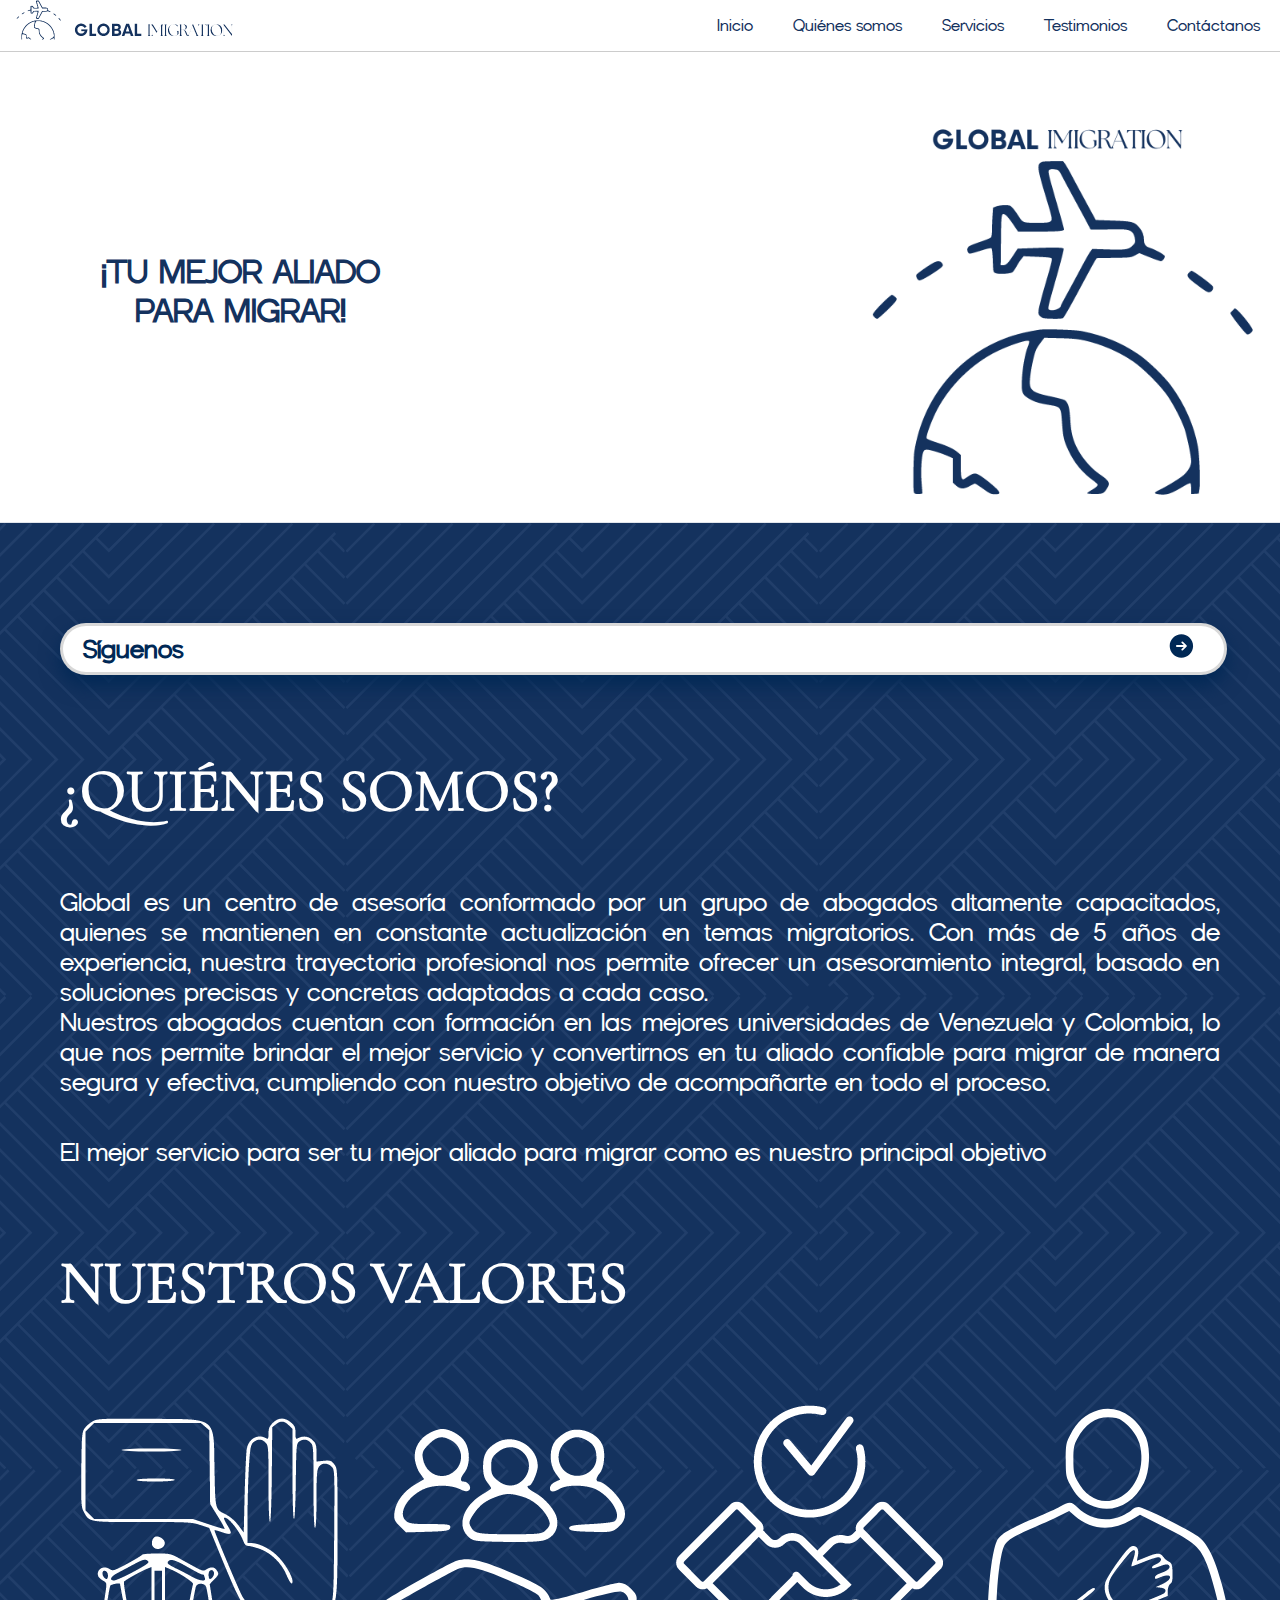
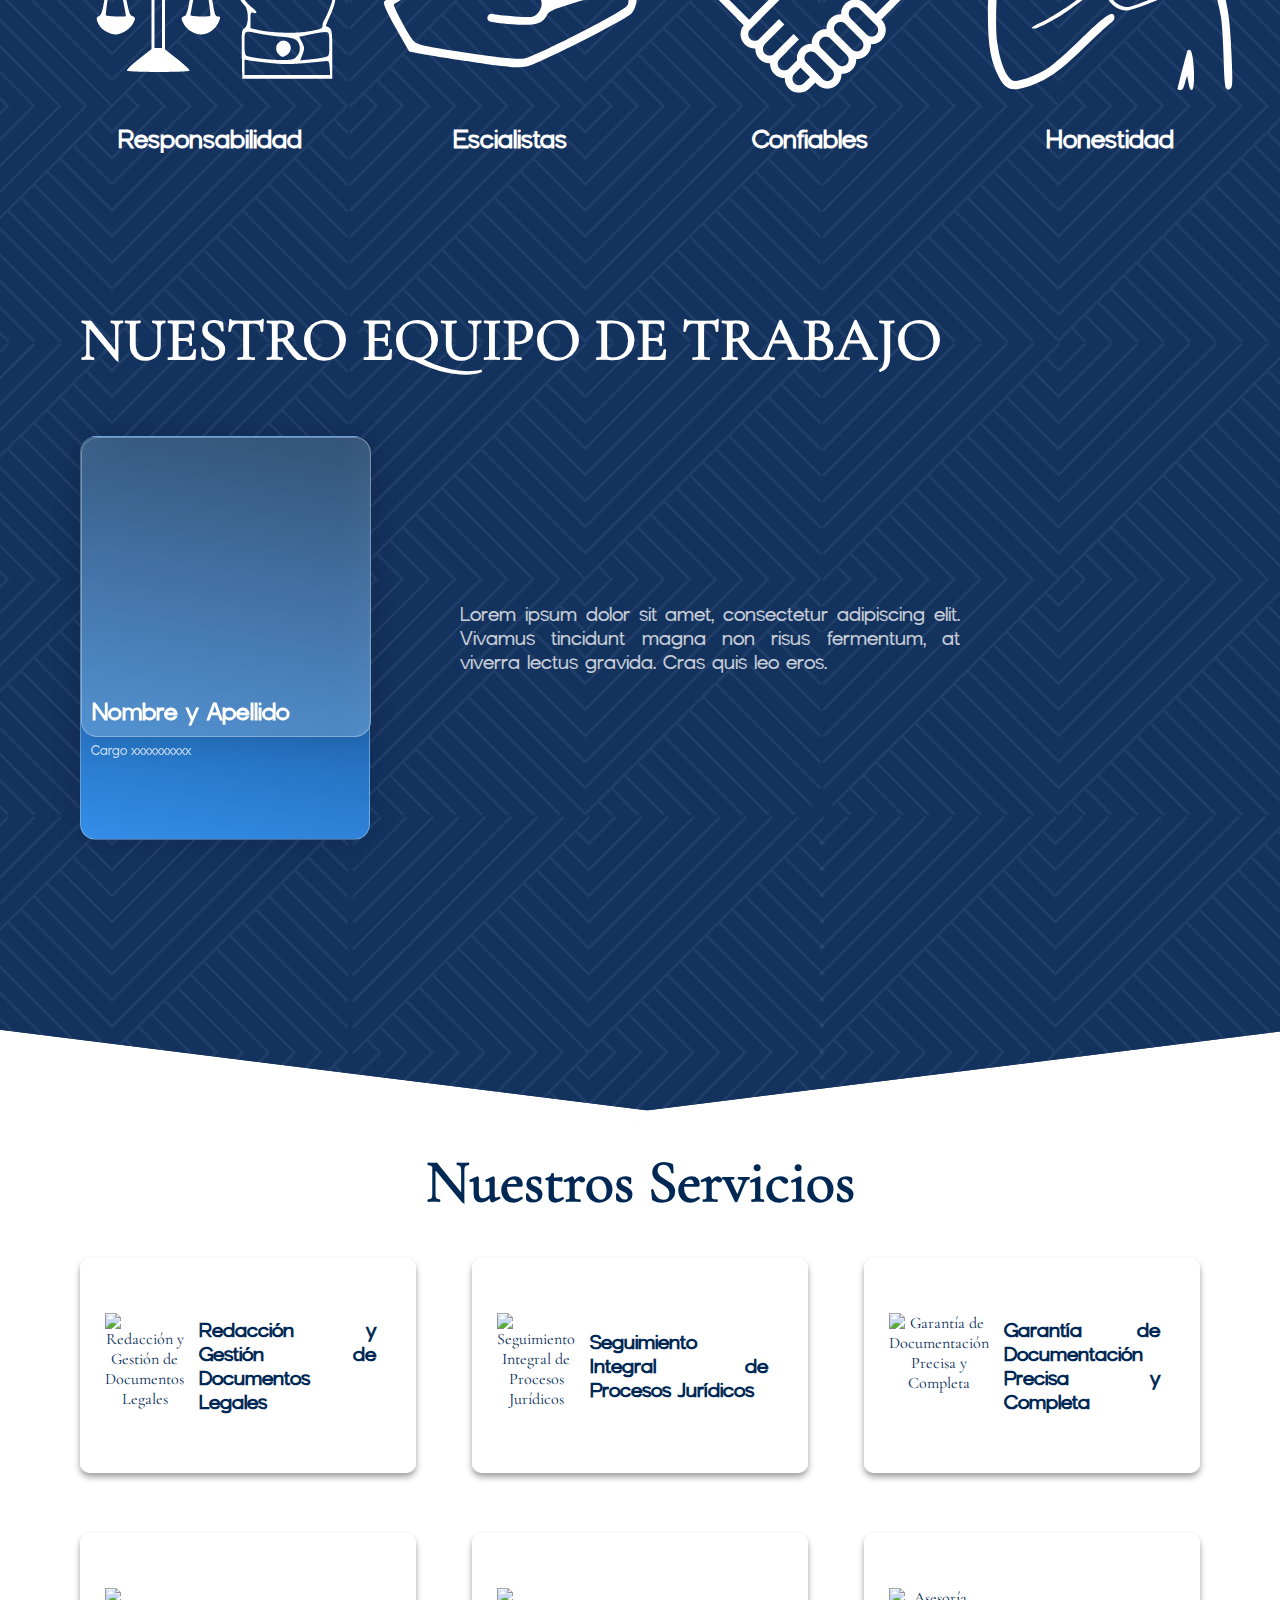
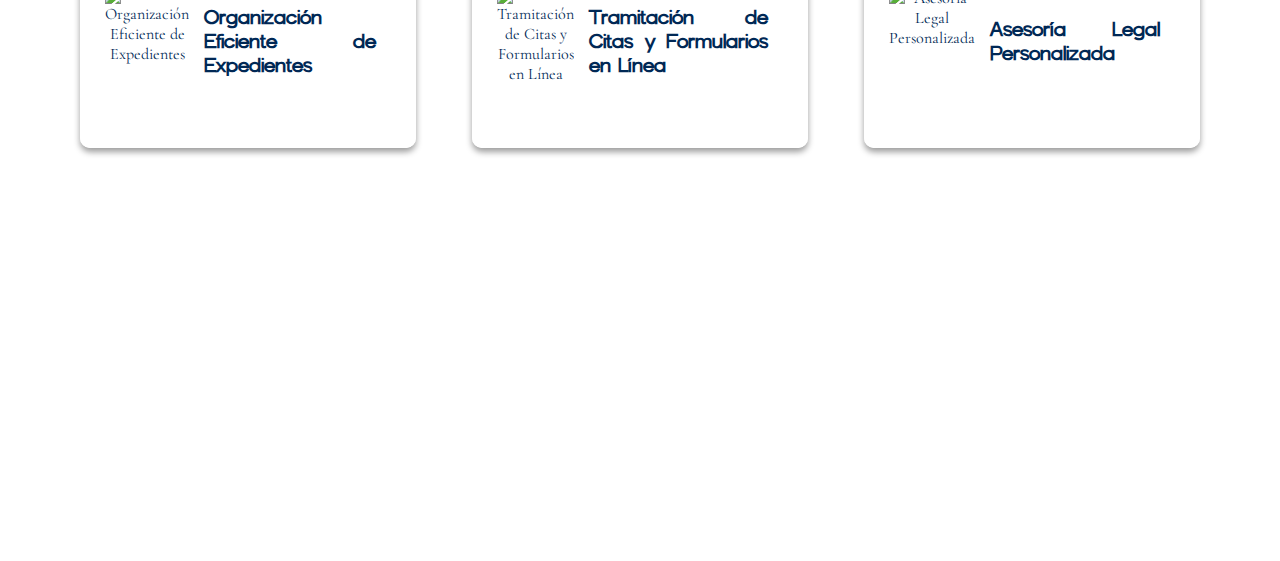
==== GLOBAL-IMIGRATION-main/index.html @ cff0be69 "Add files via upload" ====
<!DOCTYPE html>
<html lang="es">
<head>
    <meta charset="UTF-8">
    <meta name="viewport" content="width=device-width, initial-scale=1.0">
    <title>Global Imigration</title>
    <link rel="stylesheet" href="./assets/style.css">
</head>
<body>
    <header>
        <nav class="navbar">
            <div class="logo">
                <img src="./assets/img/Logo.png" alt="Logo de Global Migration">
            </div>
            <ul class="nav-links">
                <li><a href="#home">Inicio</a></li>
                <li><a href="#quienes">Quiénes somos</a></li>
                <li><a href="#">Servicios</a></li>
                <li><a href="#">Testimonios</a></li>
                <li><a href="#">Contáctanos</a></li>
            </ul>
        </nav>
    </header>
    
    <!-- Sección de Inicio -->
    <div id="home">
        <h1>¡TU MEJOR ALIADO PARA MIGRAR!</h1>
        <img src="assets/img/icono.png" alt="global imigration">
    </div>
    
    <!-- Nueva sección: Quiénes Somos -->
    <section id="quienes-somos">
        <div class="container">
            <!-- Sección de Síguenos -->
            <button class="button">
              Síguenos
              <svg class="icon" viewBox="-400 2 20 20" fill="currentColor" >
                <path
                  fill-rule="evenodd"
                  d="M12 2.25c-5.385 0-9.75 4.365-9.75 9.75s4.365 9.75 9.75 9.75 9.75-4.365 9.75-9.75S17.385 2.25 12 2.25zm4.28 10.28a.75.75 0 000-1.06l-3-3a.75.75 0 10-1.06 1.06l1.72 1.72H8.25a.75.75 0 000 1.5h5.69l-1.72 1.72a.75.75 0 101.06 1.06l3-3z"
                  clip-rule="evenodd"
                ></path>
              </svg>
            </button>
    
            <!-- Sección Quiénes Somos -->
            <div class="about-us">
                <br></br>
                <br></br>
                <h2>¿QUIÉNES SOMOS? </h2> 
                <br></br>
                <p>Global es un centro de asesoría conformado por un grupo de abogados altamente capacitados, quienes se mantienen en constante actualización en temas migratorios. Con más de 5 años de experiencia, nuestra trayectoria profesional nos permite ofrecer un asesoramiento integral, basado en soluciones precisas y concretas adaptadas a cada caso.</p>

                <p>Nuestros abogados cuentan con formación en las mejores universidades de Venezuela y Colombia, lo que nos permite brindar el mejor servicio y convertirnos en tu aliado confiable para migrar de manera segura y efectiva, cumpliendo con nuestro objetivo de acompañarte en todo el proceso.</p>
                <br></br>
                <p>El mejor servicio para ser tu mejor aliado
                    para migrar como es nuestro principal
                    objetivo</p>
                <br></br>
                <br></br>
            </div>

                <!-- Sección de Nuestros Valores -->
                <div class="our-values">
                    <h3>NUESTROS VALORES</h3>
                    <br></br>
                    <div class="values-container">
                        <div class="value-item">
                            <img src="./assets/img/1.png" alt="Integridad">
                            <p>Responsabilidad</p>
                        </div>
                        <div class="value-item">
                            <img src="./assets/img/2.png" alt="Compromiso">
                            <p>Escialistas</p>
                        </div>
                        <div class="value-item">
                            <img src="./assets/img/3.png" alt="Transparencia">
                            <p>Confiables</p>
                        </div>
                        <div class="value-item">
                            <img src="./assets/img/4.png" alt="Responsabilidad">
                            <p>Honestidad</p>
                        </div>
                    </div>
                    <br></br>
                    <br></br>
                </div>

                <!-- Sección de Nuestro Equipo -->
                <div class="our-team">
                    <h3>NUESTRO EQUIPO DE TRABAJO</h3>
                    <br></br>
                    <div class="team-container">
                        <div class="team-member">
                            <!-- Tarjeta a la izquierda -->
                            <div class="card1">
                                <div class="top">
                                    <p class="title">Nombre y Apellido</p>
                                </div>
                                <p class="desc">Cargo xxxxxxxxxx</p>
                            </div>

                            <!-- Texto a la derecha -->
                            <div class="team-info">
                                <p>Lorem ipsum dolor sit amet, consectetur adipiscing elit. Vivamus tincidunt magna non risus fermentum, at viverra lectus gravida. Cras quis leo eros.</p>
                            </div>
                        </div>
                    </div>
                </div>
            </div>
        </div>

    </section>
    <!-- Sección de Nuestros Servicios -->
    <section class="our-services container">
          <h3>Nuestros Servicios</h3>
            <div class="services-grid">
                        <div class="service-cards">
                            <div class="card2">
                                <img src="./assets/img/Redacción.mp4" alt="Redacción y Gestión de Documentos Legales">
                                <p>Redacción y Gestión de Documentos Legales</p>
                            </div>
                            <div class="card2">
                                <img src="./assets/img/Procesos Jurídicos.mp4" alt="Seguimiento Integral de Procesos Jurídicos">
                                <p>Seguimiento Integral de Procesos Jurídicos</p>
                            </div>
                            <div class="card2">
                                <img src="./assets/img/Garantias.mp4" alt="Garantía de Documentación Precisa y Completa">
                                <p>Garantía de Documentación Precisa y Completa</p>
                            </div>
                            <div class="card2">
                                <img src="./assets/img/Organizacion.mp4" alt="Organización Eficiente de Expedientes">
                                <p>Organización Eficiente de Expedientes</p>
                            </div>
                            <div class="card2">
                                <img src="./assets/img/Tramiración.mp4" alt="Tramitación de Citas y Formularios en Línea">
                                <p>Tramitación de Citas y Formularios en Línea</p>
                            </div>
                            <div class="card2">
                                <img src="./assets/img/Asesoria.mp4" alt="Asesoría Legal Personalizada">
                                <p>Asesoría Legal Personalizada</p>
                            </div>
                        </div>
             </div>
    </section>

    <br></br>
    <br></br>
    <br></br>
    <br></br>
    <br></br>
    <br></br>
    <br></br>
    <br></br>

</body>
</html>
---- GLOBAL-IMIGRATION-main/assets/style.css ----
@font-face {
    font-family: "titulos";
    src: url("./fonts/newtitle/MaximaNouva-Regular-BF66ecec96953e0.otf");
}
@font-face {
    font-family: "parrafos";
    src: url("../assets/fonts/newtitle/CormorantGaramond-Regular.ttf");
}

* {
    margin: 0;
    padding: 0;
    box-sizing: border-box;
}

.navbar {
    display: flex;
    justify-content: space-between;
    align-items: center;

    background-color: #fff;
    border-bottom: 1px solid #ccc;
    font-family: parrafos;
}
.logo {
    display: flex;
    align-items: center;
    margin-bottom: 10px;
}

.logo img {
    width: 250px;
    margin-right: 10px;
    margin-left: 15px;
}

.nav-links {
    list-style: none;
    display: flex;
    gap: 20px;
}

.nav-links li {
    display: inline;
}

.nav-links a {
    text-decoration: none;
    font-size: 16px;
    color: #14325e; /* Color azul oscuro */
    transition: color 0.3s ease;
    margin-right: 20px;
}

#home{
    display: flex;
    gap: 450px;
    margin: 50px 20px 20px 20px;
}


h1{
    margin-top: 150px;
    margin-left: 50px;
    text-align: center;
    color: #14325e;
    font-family: "titulos";
    src: url("./fonts/newtitle/MaximaNouva-Regular-BF66ecec96953e0.otf");
}
#home img{
    width: 400px;
    height: 400px;
}

/* Estilos generales */

/* Descripciones */
p, ul {
    font-family: "titulos";
    src: url("./fonts/newtitle/MaximaNouva-Regular-BF66ecec96953e0.otf");
    color: #ffffff;
    text-align: justify;
}

/* Titulos */
.container {
    font-family: "parrafos";
    src: url("../assets/fonts/newtitle/CormorantGaramond-Regular.ttf");
    color: #ffffff;
    max-width: 1200px;
    margin: 0 auto;
    padding: 20px;
}

/* Estilos de la barra de navegación */


.navbar .logo img {
    max-height: 50px;
}

/* Sección Quiénes Somos */
#quienes-somos {
    background: url('./img/fondoazul1.svg') no-repeat center center/cover;
    padding: 196px 0;
}

/* Sección Quiénes Somos imagenes una al lado de la otra*/
.our-values {
    text-align: left;
    padding: 0px;
    color: white;
}

.values-container {
    display: flex;
    justify-content: space-around;
    align-items: center;
    margin-top: 20px;
}

.value-item {
    flex-basis: 20%; /* O ajustar según sea necesario */
    text-align: center;
}

.value-item img {
    max-width: 600px; /* Ajusta el tamaño de las imágenes */

    margin-bottom: 10px;
}

.value-item p {
    font-size: 25px;
    font-weight: bold;
    text-align: center;
    margin: 10px;
}


/* Resto del código */
.follow-us {
    margin-bottom: 40px;
}

/* Titulos tamaño*/
.follow-us h2, .about-us h2, .our-values h3, .our-team h3, .our-services h3 {
    margin-bottom: 20px;
    font-size: 60px;
}



.social-links li a {
    color: #002855;
    text-decoration: none;
    font-weight: bold;
}

/* Descripciones tamaño*/
.about-us p {
    max-width: 1500px;
    margin: left;
    font-size: 25px;
}

.our-values, .our-team, .our-services {
    margin-bottom: 40px;
}

.our-values ul, .our-services ul {
    display: flex;
    justify-content: center;
    gap: 20px;
}

.our-team .team-member {
    text-align: center;
    margin-bottom: 10px;
}

.our-team .team-member strong {
    color: #ffffff;
}

/* Estilos para adaptabilidad móvil */
@media (max-width: 768px) {
    .navbar .nav-links {
        flex-direction: column;
        align-items: center;
    }

    .social-links, .our-values ul, .our-services ul {
        flex-direction: column;
    }
}


/* Cartas de los integrantes del equipo */ 
.our-team {
    text-align: left;
    padding: 20px;
    color: white;
}

.team-container {
    display: flex;
    flex-direction: column;
    gap: 40px;
}

.team-member {
    display: flex;
    align-items: center; /* Centra verticalmente */
    gap: 90px; /* Espacio entre la tarjeta y el texto */
}

.card1 {
    width: 290px;
    height: 404px;
    background: linear-gradient(10deg, rgb(52, 142, 233) 0%, #002855 100%);
    border-radius: 16px;
    box-shadow: 0 4px 30px rgba(0, 0, 0, 0.1);
    backdrop-filter: blur(10.5px);
    -webkit-backdrop-filter: blur(10.5px);
    border: 1px solid rgba(255, 255, 255, 0.3);
}

.top {
    background: rgba(255, 255, 255, 0.2);
    border-radius: 16px;
    box-shadow: 0 4px 30px rgba(0, 0, 0, 0.1);
    backdrop-filter: blur(10.5px);
    -webkit-backdrop-filter: blur(10.5px);
    border: 1px solid rgba(255, 255, 255, 0.3);
    width: 290px;
    height: 300px;
}

.top .title {
    color: #fff;
    font-weight: bolder;
    font-size: x-large;
    margin-left: 10px;
    margin-top: 90%;
}

.card1 .desc {
    color: #fff;
    opacity: 75%;
    font-size: small;
    font-weight: lighter;
    margin-left: 10px;
    margin-top: 2%;
}

/* Información a la derecha de la tarjeta */
.team-info {
    max-width: 500px; /* Ajusta el ancho del texto */
}

.team-info h4 {
    font-size: 24px;
    margin-bottom: 10px;
    color: #fff;
}

.team-info p {
    font-size: 20px;
    color: rgba(255, 255, 255, 0.75);
}

/* Sección de Nuestros Servicios */ 
.our-services {
    text-align: center;
    padding: 20px;
    color: #002855;
}

/* General card container styling */
.service-cards {
    display: flex;
    justify-content: space-between;
    flex-wrap: wrap;
    gap: 15px;
    padding: 20px;
}

/* Individual card styling */
.card2 {
    background-color: #f5f5f5;
    background: linear-gradient(10deg, #ffffff 0%, #ffffff 100%);
    border-radius: 10px;
    box-shadow: 0 4px 6px rgba(0, 0, 0, 0.387);
    padding: 10px 25px;
    text-align: center;
    width: 30%; /* Adjust the width for a rectangular shape */
    height: 215px; /* Set a fixed height */
    display: flex;
    flex-direction: row;
    align-items: center;
    justify-content: left;
    transition: transform 0.3s, box-shadow 0.3s;
    margin-bottom: 45px; /* Esto añade un espacio entre las filas */
}

/* Contenedor de las tarjetas */
.card-container {
    display: flex;
    flex-wrap: wrap;
    justify-content: space-between; /* Añade espacio entre las tarjetas */
    gap: 20px; /* Espacio entre las tarjetas */
    row-gap: 30px; /* Añade espacio entre las filas de tarjetas */
}


/* Image styling */
.card2 img {
    width: 100px;
    height: 100px;
    margin-bottom: 5px;
}

/* Text styling */
.card2 p {
    font-family: "titulos";
    src: url("./fonts/newtitle/MaximaNouva-Regular-BF66ecec96953e0.otf");
    padding: 15px;
    font-size: 20px;
    font-weight: 600;
    justify-content: center; /* Revisar */
    color: #002855;
}

/* Hover effect for cards */
.card2:hover {
    transform: translateY(-5px);
    box-shadow: 0 6px 12px rgba(0, 0, 0, 0.787);
}



/* Boton siguenos */ 

.button {
    font-family: "titulos";
    src: url("./fonts/newtitle/MaximaNouva-Regular-BF66ecec96953e0.otf");
    position: relative;
    transition: all 0.3s ease-in-out;
    box-shadow: 0px 10px 20px #002855;
    padding-block: 0.5rem;
    padding-inline: 1.25rem;
    background-color: #ffffff;
    border-radius: 9999px;
    display: flex;
    align-items: right;
    justify-content: right;
    color: #002855;
    gap: 10px;
    font-weight: bold;
    border: 3px solid #7e7e7e4d;
    outline: none;
    overflow: hidden;
    font-size: 20px;
    cursor: pointer;
    margin-top: -115px; /* Ajusta la distancia de el fondo azul con el boton */
  }
  
  .icon {
    width: 1010px;
    height: 24px;
    transition: all 0.3s ease-in-out;
  }
  
  .button:hover {
    transform: scale(1.05);
    border-color: rgba(106, 106, 106, 0.6);
  }
  
  .button:hover .icon {
    transform: translate(4px);
  }
  
  .button:hover::before {
    animation: shine 1.5s ease-out infinite;
  }
  
  .button::before {
    content: "";
    position: absolute;
    width: 100px;
    height: 100%;
    background-image: linear-gradient(
      120deg,
      rgba(108, 108, 108, 0) 30%,
      rgba(114, 114, 114, 0.8),
      rgba(131, 131, 131, 0) 70%
    );
    top: 0;
    left: -100px;
    opacity: 0.6;
  }

  
  @keyframes shine {
    0% {
      left: -100px;
    }
  
    60% {
      left: 100%;
    }
  
    to {
      left: 100%;
    }
  }

  /* Para ser responsive */ 
  
  /* Global Settings */
html {
    font-size: 16px;
}

/* Responsive for small devices */
@media (max-width: 768px) {
    .navbar {
        flex-direction: column;
        align-items: center;
    }

    .nav-links {
        flex-direction: column;
        gap: 10px;
        padding: 10px 0;
    }

    #home {
        flex-direction: column;
        align-items: center;
        gap: 30px;
    }

    #home img {
        width: 80%;
        height: auto;
    }

    h1 {
        font-size: 28px;
        text-align: center;
        margin-top: 20px;
    }

    .container {
        padding: 10px;
    }

    .service-box, .team-card {
        width: 100%;
        margin: 20px 0;
    }

    .services-grid {
        grid-template-columns: 1fr;
    }

    .team-container {
        flex-direction: column;
        align-items: center;
    }

    .button {
        font-size: 20px;
        padding: 8px 15px;
    }
}

/* Responsive for tablets and medium devices */
@media (min-width: 769px) and (max-width: 1024px) {
    .navbar {
        justify-content: space-between;
    }

    #home {
        flex-direction: row;
        gap: 100px;
    }

    .services-grid {
        grid-template-columns: repeat(2, 1fr);
    }

    .team-container {
        justify-content: center;
        gap: 20px;
    }

    .button {
        font-size: 22px;
    }
}

/* Responsive for larger screens */
@media (min-width: 1025px) {
    .navbar {
        justify-content: space-between;
    }

    .services-grid {
        grid-template-columns: repeat(3, 1fr);
    }

    .team-container {
        justify-content: space-around;
        gap: 40px;
    }

    .button {
        font-size: 25px;
    }
}
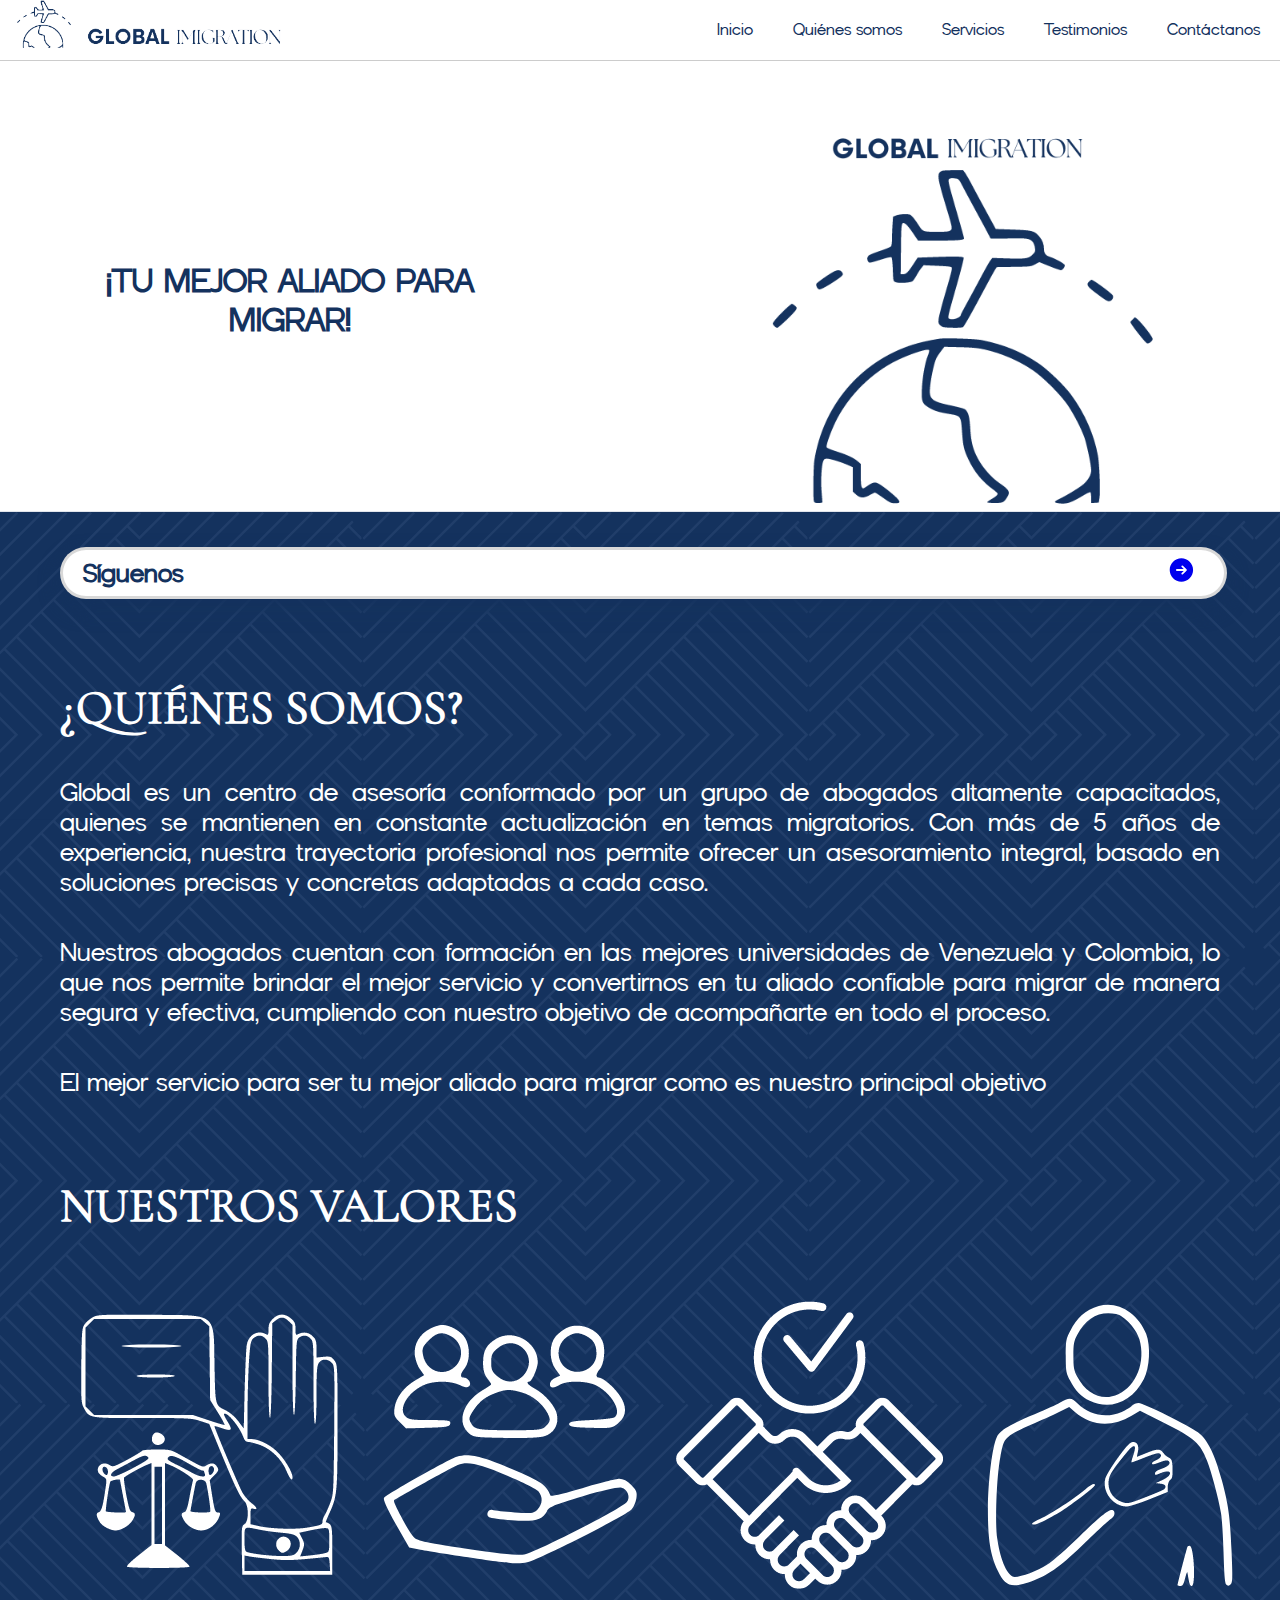
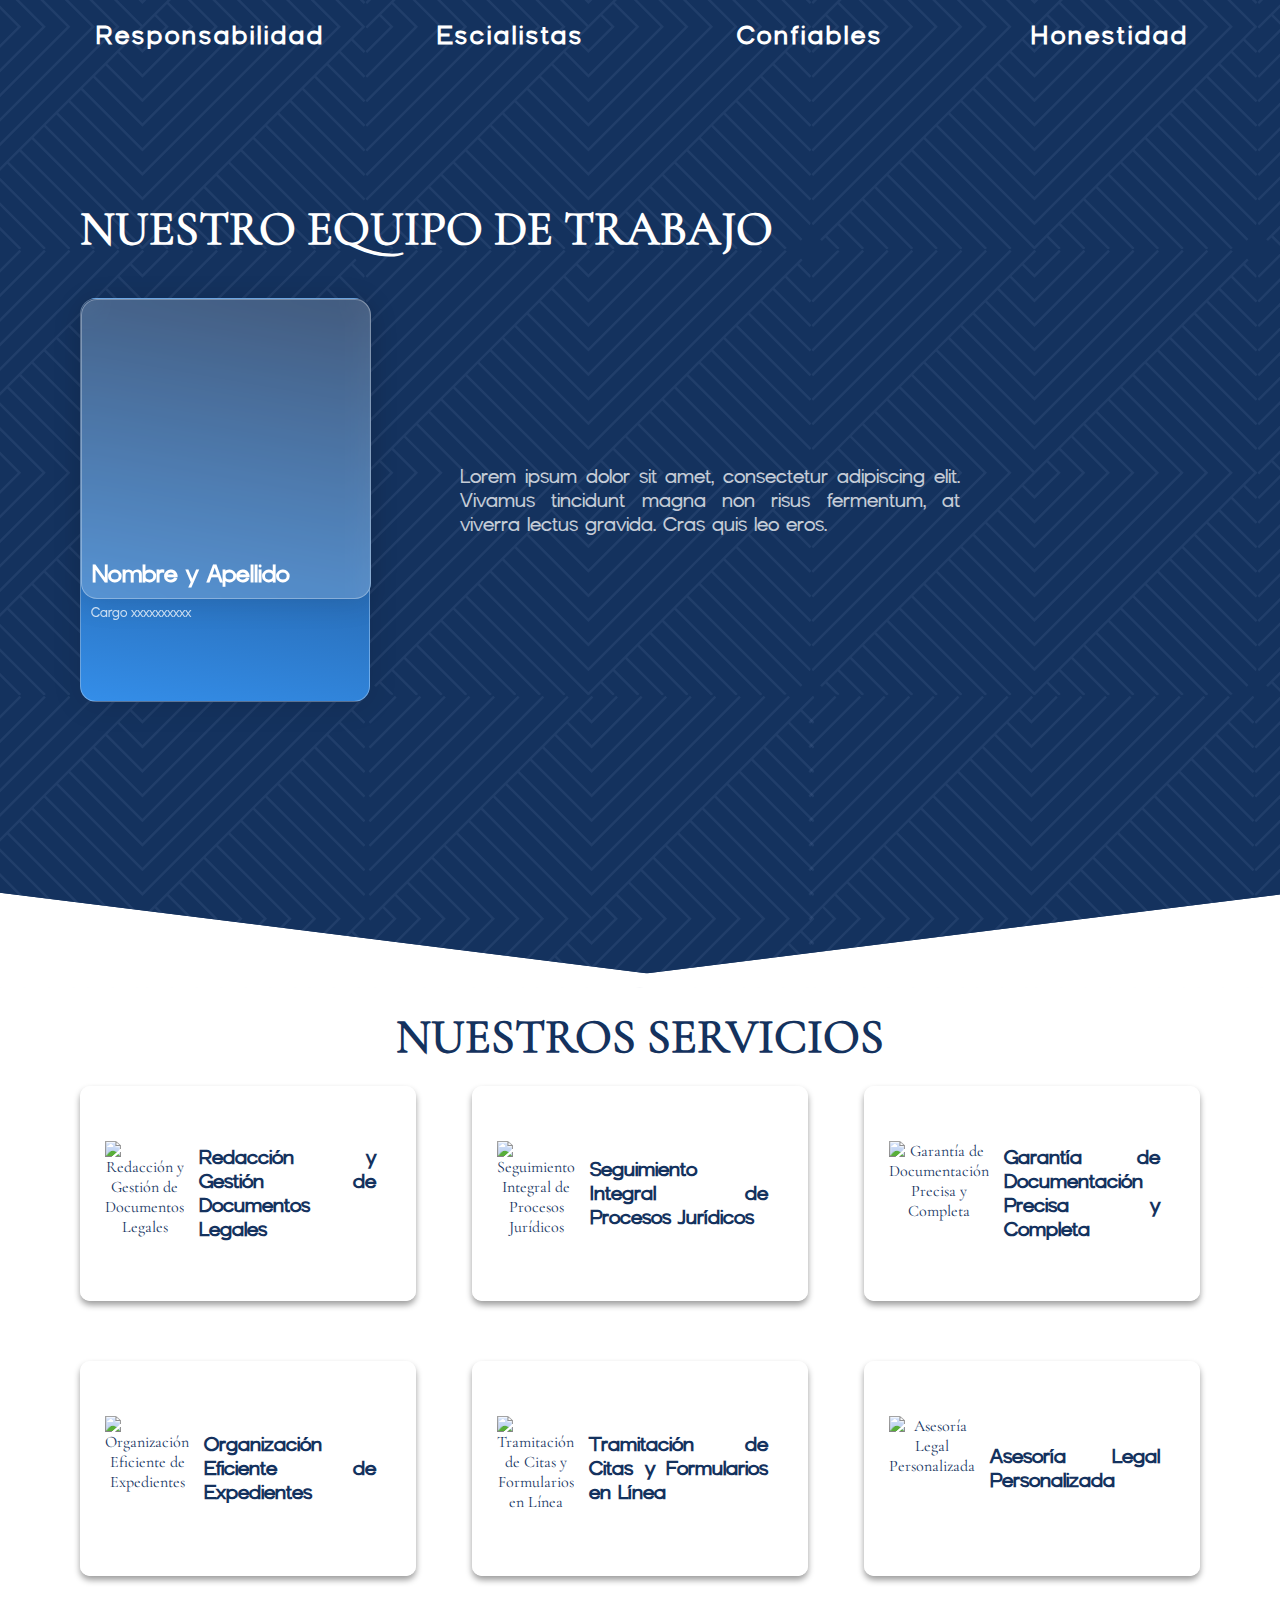
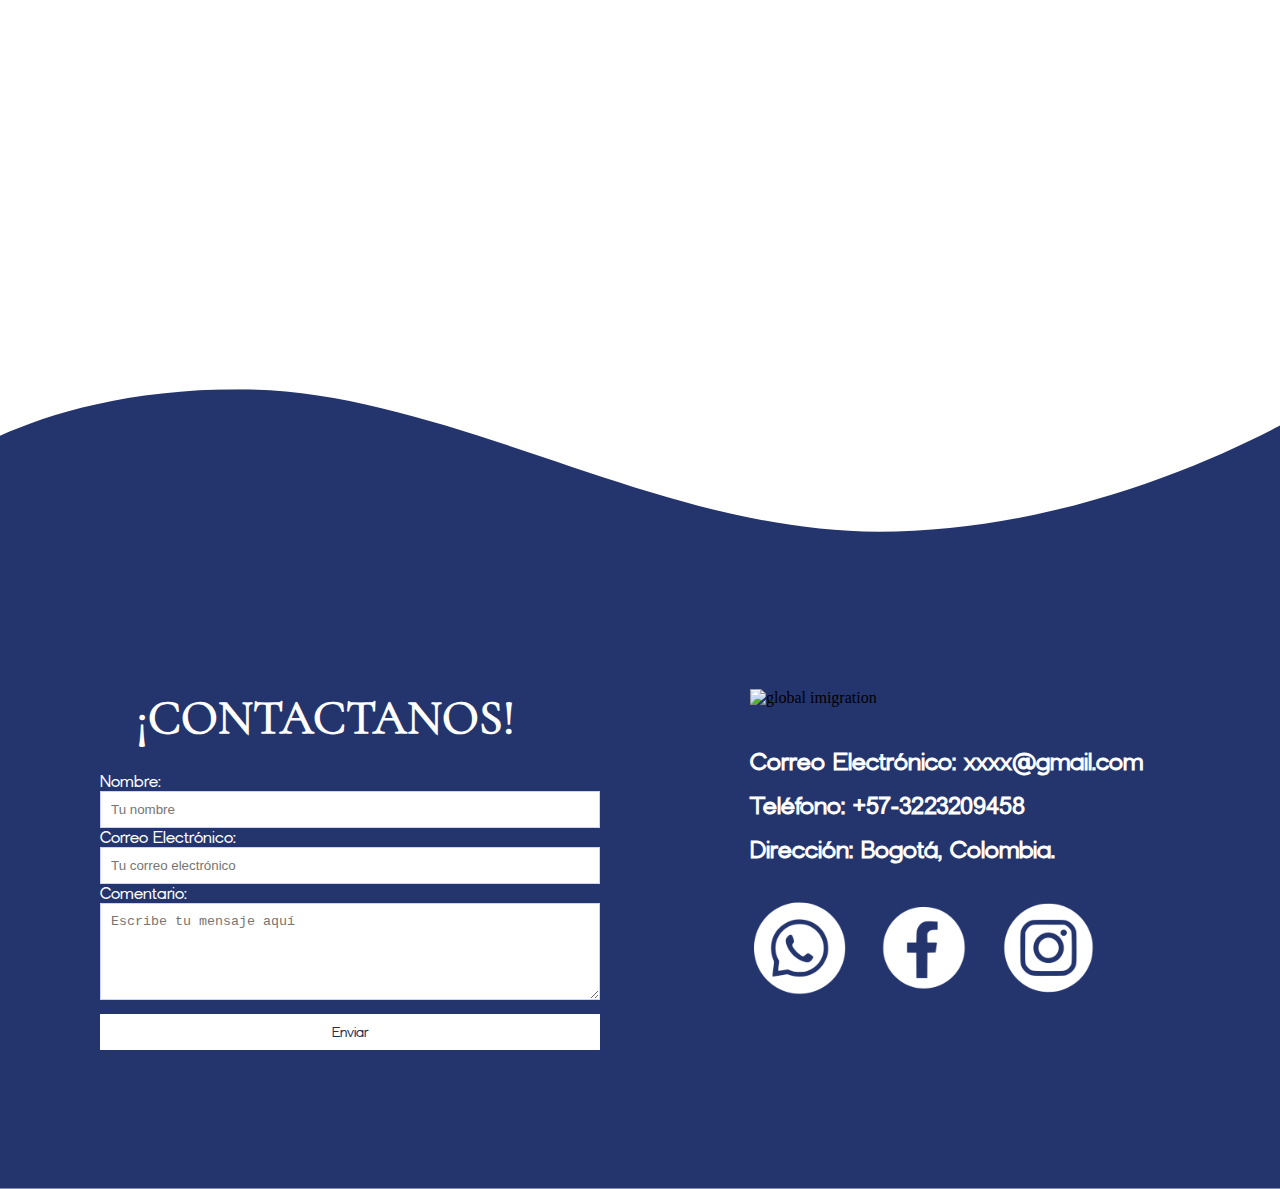
==== commit a1ef7d88: "Add files via upload" ====
--- a/GLOBAL-IMIGRATION-main/index.html
+++ b/GLOBAL-IMIGRATION-main/index.html
@@ -15,9 +15,9 @@
             <ul class="nav-links">
                 <li><a href="#home">Inicio</a></li>
                 <li><a href="#quienes">Quiénes somos</a></li>
-                <li><a href="#">Servicios</a></li>
-                <li><a href="#">Testimonios</a></li>
-                <li><a href="#">Contáctanos</a></li>
+                <li><a href="#servicios">Servicios</a></li>
+                <li><a href="#testi">Testimonios</a></li>
+                <li><a href="#contacto">Contáctanos</a></li>
             </ul>
         </nav>
     </header>
@@ -29,28 +29,28 @@
     </div>
     
     <!-- Nueva sección: Quiénes Somos -->
-    <section id="quienes-somos">
+    <section id="azul">
         <div class="container">
             <!-- Sección de Síguenos -->
-            <button class="button">
+           <button class="button">
               Síguenos
-              <svg class="icon" viewBox="-400 2 20 20" fill="currentColor" >
+              <a href="https://www.instagram.com/globalinmigration.2018?utm_source=ig_web_button_share_sheet&igsh=ZDNlZDc0MzIxNw=="><svg class="icon" viewBox="-400 2 20 20" fill="currentColor" >
                 <path
                   fill-rule="evenodd"
                   d="M12 2.25c-5.385 0-9.75 4.365-9.75 9.75s4.365 9.75 9.75 9.75 9.75-4.365 9.75-9.75S17.385 2.25 12 2.25zm4.28 10.28a.75.75 0 000-1.06l-3-3a.75.75 0 10-1.06 1.06l1.72 1.72H8.25a.75.75 0 000 1.5h5.69l-1.72 1.72a.75.75 0 101.06 1.06l3-3z"
                   clip-rule="evenodd"
                 ></path>
-              </svg>
+              </svg></a>
             </button>
     
             <!-- Sección Quiénes Somos -->
-            <div class="about-us">
+            <div class="quienes">
                 <br></br>
                 <br></br>
                 <h2>¿QUIÉNES SOMOS? </h2> 
                 <br></br>
                 <p>Global es un centro de asesoría conformado por un grupo de abogados altamente capacitados, quienes se mantienen en constante actualización en temas migratorios. Con más de 5 años de experiencia, nuestra trayectoria profesional nos permite ofrecer un asesoramiento integral, basado en soluciones precisas y concretas adaptadas a cada caso.</p>
-
+                <br></br>
                 <p>Nuestros abogados cuentan con formación en las mejores universidades de Venezuela y Colombia, lo que nos permite brindar el mejor servicio y convertirnos en tu aliado confiable para migrar de manera segura y efectiva, cumpliendo con nuestro objetivo de acompañarte en todo el proceso.</p>
                 <br></br>
                 <p>El mejor servicio para ser tu mejor aliado
@@ -61,8 +61,8 @@
             </div>
 
                 <!-- Sección de Nuestros Valores -->
-                <div class="our-values">
-                    <h3>NUESTROS VALORES</h3>
+                <div class="valores">
+                    <h2>NUESTROS VALORES</h2>
                     <br></br>
                     <div class="values-container">
                         <div class="value-item">
@@ -87,8 +87,8 @@
                 </div>
 
                 <!-- Sección de Nuestro Equipo -->
-                <div class="our-team">
-                    <h3>NUESTRO EQUIPO DE TRABAJO</h3>
+                <div class="equipo">
+                    <h2>NUESTRO EQUIPO DE TRABAJO</h2>
                     <br></br>
                     <div class="team-container">
                         <div class="team-member">
@@ -113,31 +113,31 @@
     </section>
     <!-- Sección de Nuestros Servicios -->
     <section class="our-services container">
-          <h3>Nuestros Servicios</h3>
+          <h2 class="h2azul">NUESTROS SERVICIOS</h2>
             <div class="services-grid">
                         <div class="service-cards">
                             <div class="card2">
-                                <img src="./assets/img/Redacción.mp4" alt="Redacción y Gestión de Documentos Legales">
+                                <img src="/assets/img/1s.gif" alt="Redacción y Gestión de Documentos Legales">
                                 <p>Redacción y Gestión de Documentos Legales</p>
                             </div>
                             <div class="card2">
-                                <img src="./assets/img/Procesos Jurídicos.mp4" alt="Seguimiento Integral de Procesos Jurídicos">
+                                <img src="/assets/img/2s.gif" alt="Seguimiento Integral de Procesos Jurídicos">
                                 <p>Seguimiento Integral de Procesos Jurídicos</p>
                             </div>
                             <div class="card2">
-                                <img src="./assets/img/Garantias.mp4" alt="Garantía de Documentación Precisa y Completa">
+                                <img src="/assets/img/3s.gif" alt="Garantía de Documentación Precisa y Completa">
                                 <p>Garantía de Documentación Precisa y Completa</p>
                             </div>
                             <div class="card2">
-                                <img src="./assets/img/Organizacion.mp4" alt="Organización Eficiente de Expedientes">
+                                <img src="/assets/img/4s.gif" alt="Organización Eficiente de Expedientes">
                                 <p>Organización Eficiente de Expedientes</p>
                             </div>
                             <div class="card2">
-                                <img src="./assets/img/Tramiración.mp4" alt="Tramitación de Citas y Formularios en Línea">
+                                <img src="/assets/img/5s.gif" alt="Tramitación de Citas y Formularios en Línea">
                                 <p>Tramitación de Citas y Formularios en Línea</p>
                             </div>
                             <div class="card2">
-                                <img src="./assets/img/Asesoria.mp4" alt="Asesoría Legal Personalizada">
+                                <img src="/assets/img/6s.gif" alt="Asesoría Legal Personalizada">
                                 <p>Asesoría Legal Personalizada</p>
                             </div>
                         </div>
@@ -152,6 +152,34 @@
     <br></br>
     <br></br>
     <br></br>
+    <section id="footer">
+        <div id="contac">
+            <h2>¡CONTACTANOS!</h2>
+            <form action="#" method="post">
+                <label for="nombre">Nombre:</label>
+                <input type="text" id="nombre" name="nombre" placeholder="Tu nombre" required>
+    
+                <label for="email">Correo Electrónico:</label>
+                <input type="email" id="email" name="email" placeholder="Tu correo electrónico" required>
+    
+                <label for="mensaje">Comentario:</label>
+                <textarea id="mensaje" name="mensaje" placeholder="Escribe tu mensaje aquí" rows="5"></textarea>
+    
+                <input type="submit" value="Enviar">
+            </form>
+        </div>
+        <div class="info">
+        <img src="/assets/img/Logoblanco.png" alt="global imigration" class="logob">
+        <h4>Correo Electrónico: xxxx@gmail.com</h4>
+        <h4>Teléfono: +57-3223209458</h4>
+        <h4>Dirección: Bogotá, Colombia.</h4>
+
+        <img src="/assets/img/ws.png" alt="ws" class="ico">
+        <img src="/assets/img/fb.png" alt="fb" class="ico">
+        <img src="/assets/img/ig.png" alt="ig" class="ico">
+        </div>
+
+    </section>
 
 </body>
 </html>--- a/GLOBAL-IMIGRATION-main/assets/style.css
+++ b/GLOBAL-IMIGRATION-main/assets/style.css
@@ -12,28 +12,29 @@
     padding: 0;
     box-sizing: border-box;
 }
-
+.logo {
+    display: flex;
+    align-items: center;
+    margin-bottom: 10px;
+    width: 250px;
+    margin-right: 10px;
+    margin-left: 15px;
+}
+
+/* Estilos de la barra de navegación */
+
+
+.navbar .logo img {
+    max-height: 50px;
+}
 .navbar {
     display: flex;
     justify-content: space-between;
     align-items: center;
-
     background-color: #fff;
     border-bottom: 1px solid #ccc;
     font-family: parrafos;
 }
-.logo {
-    display: flex;
-    align-items: center;
-    margin-bottom: 10px;
-}
-
-.logo img {
-    width: 250px;
-    margin-right: 10px;
-    margin-left: 15px;
-}
-
 .nav-links {
     list-style: none;
     display: flex;
@@ -54,10 +55,15 @@
 
 #home{
     display: flex;
-    gap: 450px;
-    margin: 50px 20px 20px 20px;
-}
-
+    gap: 250px;
+    margin: 50px 20px 0px 20px;
+}
+
+#home img{
+    margin-right: 100px;
+    width: 400px;
+    height: 400px;
+}
 
 h1{
     margin-top: 150px;
@@ -65,19 +71,15 @@
     text-align: center;
     color: #14325e;
     font-family: "titulos";
-    src: url("./fonts/newtitle/MaximaNouva-Regular-BF66ecec96953e0.otf");
-}
-#home img{
-    width: 400px;
-    height: 400px;
-}
+   
+}
+
 
 /* Estilos generales */
 
 /* Descripciones */
 p, ul {
     font-family: "titulos";
-    src: url("./fonts/newtitle/MaximaNouva-Regular-BF66ecec96953e0.otf");
     color: #ffffff;
     text-align: justify;
 }
@@ -85,28 +87,114 @@
 /* Titulos */
 .container {
     font-family: "parrafos";
-    src: url("../assets/fonts/newtitle/CormorantGaramond-Regular.ttf");
     color: #ffffff;
     max-width: 1200px;
     margin: 0 auto;
     padding: 20px;
 }
 
-/* Estilos de la barra de navegación */
-
-
-.navbar .logo img {
-    max-height: 50px;
-}
+
 
 /* Sección Quiénes Somos */
-#quienes-somos {
+#azul {
     background: url('./img/fondoazul1.svg') no-repeat center center/cover;
     padding: 196px 0;
-}
-
+    
+}
+#footer{
+    background: url('./img/fondoazul2.svg') no-repeat center/cover;
+    width: 100%;
+    height: 800px;
+    display: flex;
+}
+h2 {
+    font-family: "parrafos";
+    color: #fff;
+    font-size: 3rem;
+}
+.h2azul{
+    font-family: "parrafos";
+    color:#14325e ;
+    font-size: 3rem;
+}
+#contac h2{
+    margin-left: 50px;
+    text-align: center;
+}
+h4 {
+   
+    font-size: 1.5rem;
+    margin-bottom: 15px;
+    font-family: "titulos";
+    color: #fff;
+
+}
+.info{
+    margin-top: 200px;
+    justify-content: space-between;
+    margin-left: 200px;
+   
+  
+}
+.logob{
+    width: 500px;
+    margin-top: 100px;
+    margin-bottom: 40px;
+
+}
+.ico{
+    width: 100px;
+    height: 100px;
+    margin-top: 20px;
+    margin-right: 20px;
+}
+#contac{
+    margin-top: 300px;
+    margin-left: 50px;
+}
+form {
+    text-align: left;
+    width: 500px;
+    margin-top: 5%;
+    margin-bottom: 5%;
+    margin-left: 10%;
+    margin-right: 0%;
+  }
+  label {
+    font-family: "titulos";
+    color: #fff;
+    margin-bottom: ;
+  }
+  
+  input, textarea{
+    width: 100%;
+    padding: 10px;
+    border: 1px solid #ccd2fd;
+    outline: none;
+  }
+  
+  input[type="submit"] {
+    background-color: #ffffff;
+    color: #14325e;
+    padding: 10px 20px;
+    border: #14325e;
+    cursor: pointer;
+    margin-top:10px;
+    font-family: "titulos";
+    
+  }
+  
+  input:focus , textarea:focus, footer img:focus {
+    border: 1px solid #ffffff;
+      
+  }
+  
+  input:hover,textarea:hover{
+    box-shadow: 0 0 10px 2px #869dd7
+  }
+  
 /* Sección Quiénes Somos imagenes una al lado de la otra*/
-.our-values {
+.valores {
     text-align: left;
     padding: 0px;
     color: white;
@@ -122,11 +210,11 @@
 .value-item {
     flex-basis: 20%; /* O ajustar según sea necesario */
     text-align: center;
+    
 }
 
 .value-item img {
     max-width: 600px; /* Ajusta el tamaño de las imágenes */
-
     margin-bottom: 10px;
 }
 
@@ -135,6 +223,8 @@
     font-weight: bold;
     text-align: center;
     margin: 10px;
+    letter-spacing: 3px;
+    
 }
 
 
@@ -144,42 +234,38 @@
 }
 
 /* Titulos tamaño*/
-.follow-us h2, .about-us h2, .our-values h3, .our-team h3, .our-services h3 {
-    margin-bottom: 20px;
-    font-size: 60px;
-}
 
 
 
 .social-links li a {
-    color: #002855;
+    color: #14325e;
     text-decoration: none;
     font-weight: bold;
 }
 
 /* Descripciones tamaño*/
-.about-us p {
+.quienes p {
     max-width: 1500px;
     margin: left;
     font-size: 25px;
 }
 
-.our-values, .our-team, .our-services {
+.valores, .equipo, .our-services {
     margin-bottom: 40px;
 }
 
-.our-values ul, .our-services ul {
+.valores ul, .our-services ul {
     display: flex;
     justify-content: center;
     gap: 20px;
 }
 
-.our-team .team-member {
+.equipo .team-member {
     text-align: center;
     margin-bottom: 10px;
 }
 
-.our-team .team-member strong {
+.equipo .team-member strong {
     color: #ffffff;
 }
 
@@ -190,14 +276,14 @@
         align-items: center;
     }
 
-    .social-links, .our-values ul, .our-services ul {
+    .social-links, .valores ul, .our-services ul {
         flex-direction: column;
     }
 }
 
 
 /* Cartas de los integrantes del equipo */ 
-.our-team {
+.equipo {
     text-align: left;
     padding: 20px;
     color: white;
@@ -218,7 +304,7 @@
 .card1 {
     width: 290px;
     height: 404px;
-    background: linear-gradient(10deg, rgb(52, 142, 233) 0%, #002855 100%);
+    background: linear-gradient(10deg, rgb(52, 142, 233) 0%, #14325e 100%);
     border-radius: 16px;
     box-shadow: 0 4px 30px rgba(0, 0, 0, 0.1);
     backdrop-filter: blur(10.5px);
@@ -259,11 +345,7 @@
     max-width: 500px; /* Ajusta el ancho del texto */
 }
 
-.team-info h4 {
-    font-size: 24px;
-    margin-bottom: 10px;
-    color: #fff;
-}
+
 
 .team-info p {
     font-size: 20px;
@@ -274,7 +356,7 @@
 .our-services {
     text-align: center;
     padding: 20px;
-    color: #002855;
+    color: #14325e;
 }
 
 /* General card container styling */
@@ -324,12 +406,11 @@
 /* Text styling */
 .card2 p {
     font-family: "titulos";
-    src: url("./fonts/newtitle/MaximaNouva-Regular-BF66ecec96953e0.otf");
     padding: 15px;
     font-size: 20px;
     font-weight: 600;
     justify-content: center; /* Revisar */
-    color: #002855;
+    color: #14325e;
 }
 
 /* Hover effect for cards */
@@ -339,7 +420,6 @@
 }
 
 
-
 /* Boton siguenos */ 
 
 .button {
@@ -347,7 +427,7 @@
     src: url("./fonts/newtitle/MaximaNouva-Regular-BF66ecec96953e0.otf");
     position: relative;
     transition: all 0.3s ease-in-out;
-    box-shadow: 0px 10px 20px #002855;
+    box-shadow: 0px 10px 20px #14325e;
     padding-block: 0.5rem;
     padding-inline: 1.25rem;
     background-color: #ffffff;
@@ -355,7 +435,7 @@
     display: flex;
     align-items: right;
     justify-content: right;
-    color: #002855;
+    color: #14325e;
     gap: 10px;
     font-weight: bold;
     border: 3px solid #7e7e7e4d;
@@ -363,7 +443,7 @@
     overflow: hidden;
     font-size: 20px;
     cursor: pointer;
-    margin-top: -115px; /* Ajusta la distancia de el fondo azul con el boton */
+    margin-top: -180px; /* Ajusta la distancia de el fondo azul con el boton */
   }
   
   .icon {
@@ -423,6 +503,10 @@
     font-size: 16px;
 }
 
+
+
+
+
 /* Responsive for small devices */
 @media (max-width: 768px) {
     .navbar {
@@ -436,17 +520,7 @@
         padding: 10px 0;
     }
 
-    #home {
-        flex-direction: column;
-        align-items: center;
-        gap: 30px;
-    }
-
-    #home img {
-        width: 80%;
-        height: auto;
-    }
-
+   
     h1 {
         font-size: 28px;
         text-align: center;
@@ -483,10 +557,7 @@
         justify-content: space-between;
     }
 
-    #home {
-        flex-direction: row;
-        gap: 100px;
-    }
+  
 
     .services-grid {
         grid-template-columns: repeat(2, 1fr);
@@ -521,3 +592,4 @@
         font-size: 25px;
     }
 }
+
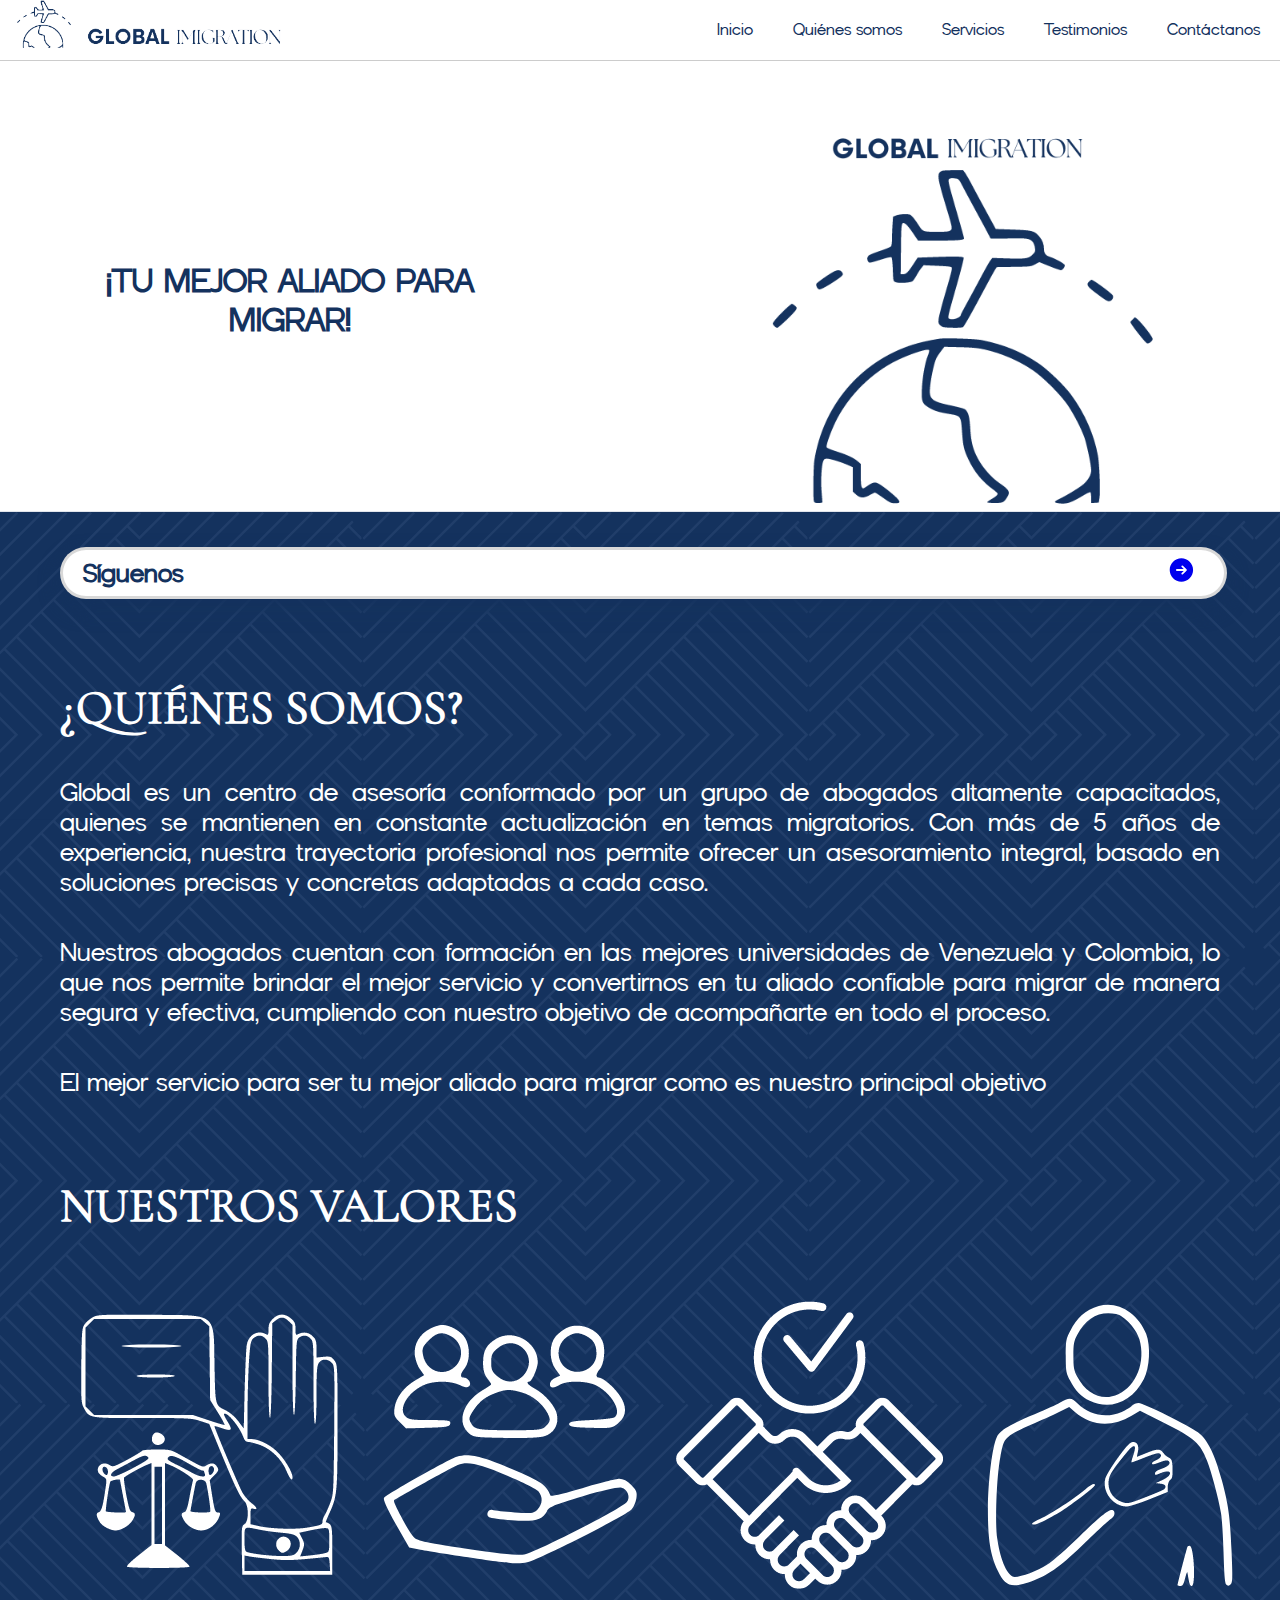
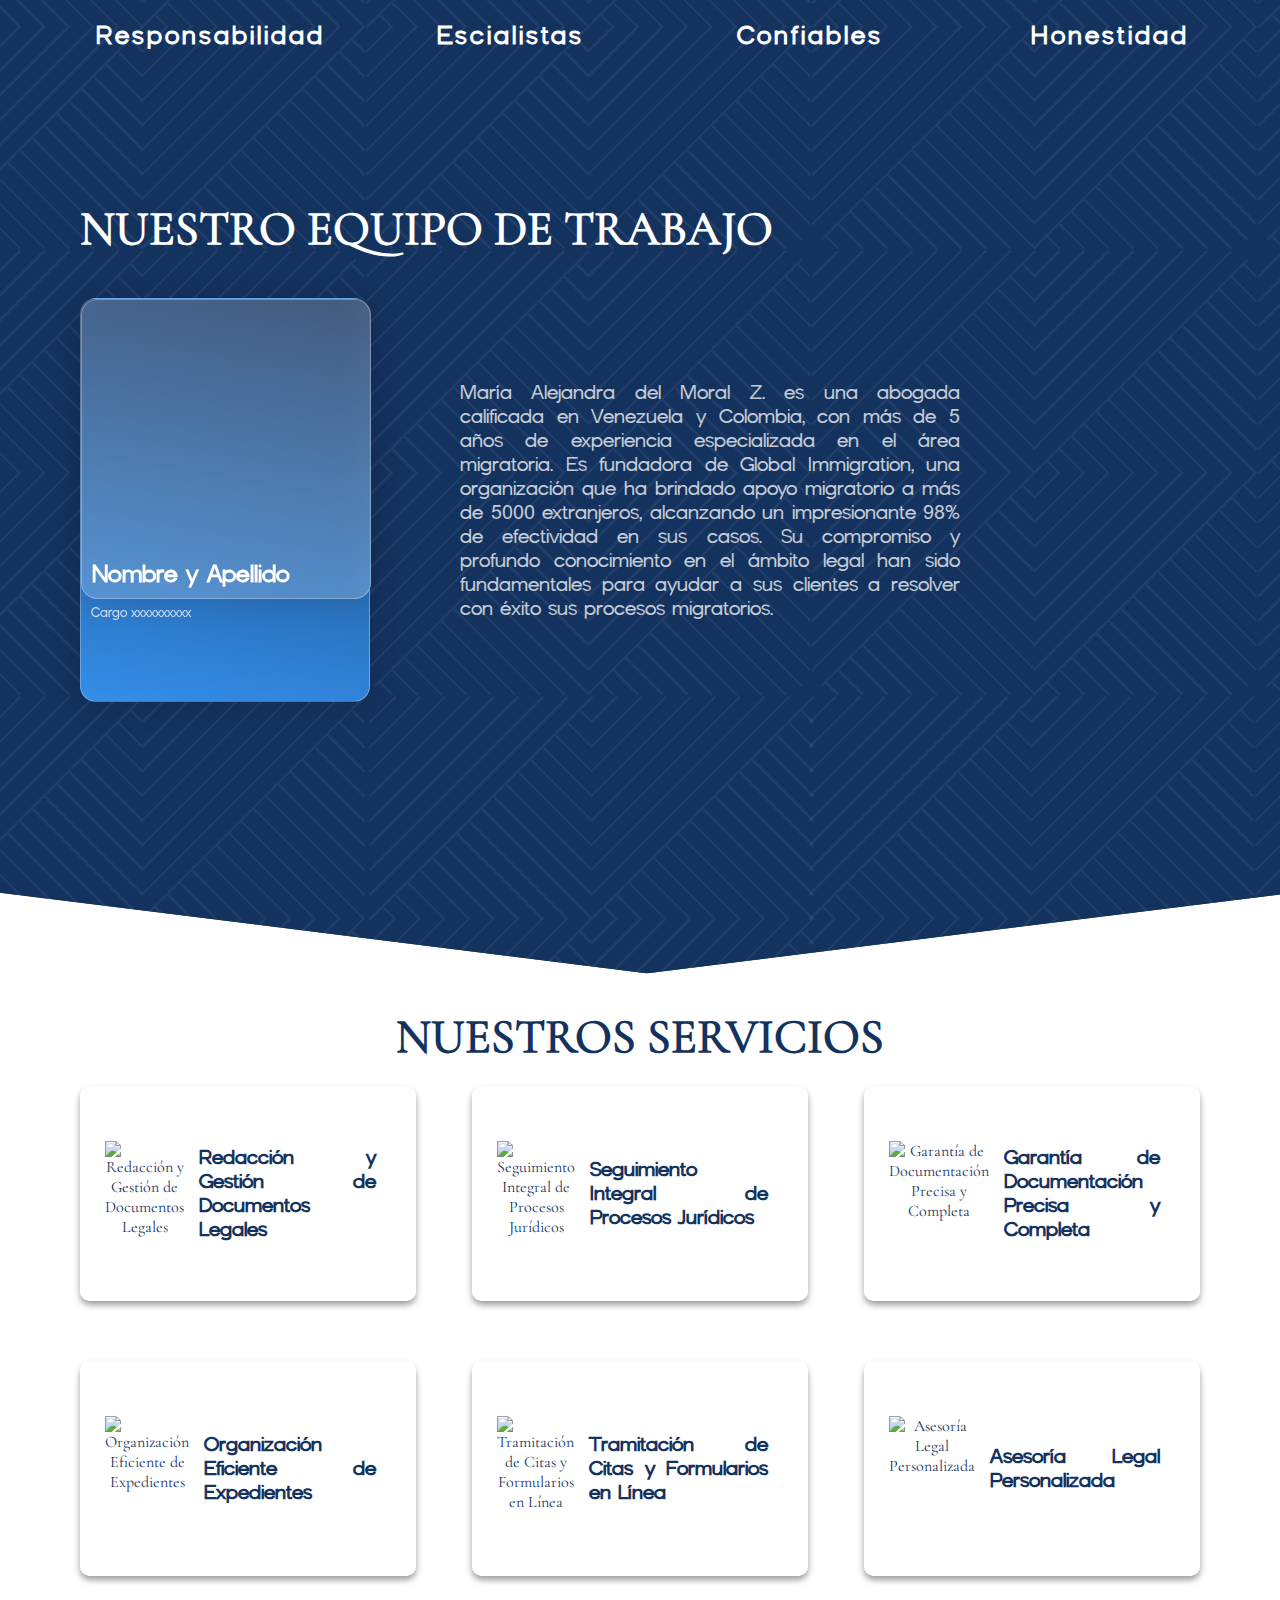
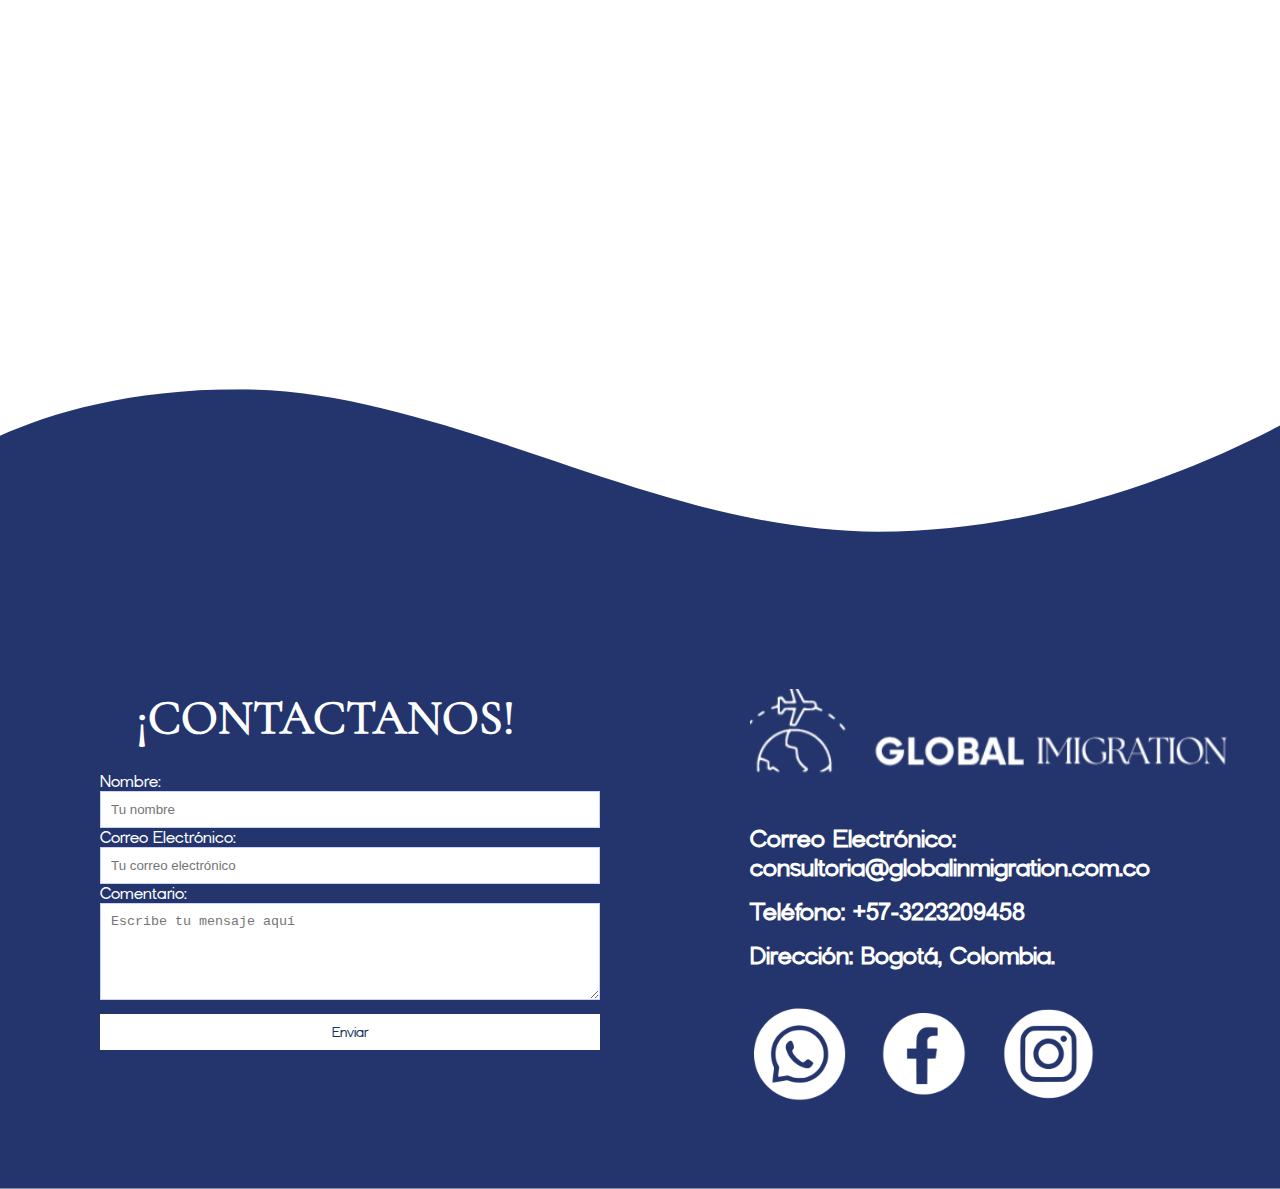
==== commit d1bb7536: "Update index.html" ====
--- a/GLOBAL-IMIGRATION-main/index.html
+++ b/GLOBAL-IMIGRATION-main/index.html
@@ -25,7 +25,7 @@
     <!-- Sección de Inicio -->
     <div id="home">
         <h1>¡TU MEJOR ALIADO PARA MIGRAR!</h1>
-        <img src="assets/img/icono.png" alt="global imigration">
+        <img src="./assets/img/icono.png" alt="global imigration">
     </div>
     
     <!-- Nueva sección: Quiénes Somos -->
@@ -102,7 +102,7 @@
 
                             <!-- Texto a la derecha -->
                             <div class="team-info">
-                                <p>Lorem ipsum dolor sit amet, consectetur adipiscing elit. Vivamus tincidunt magna non risus fermentum, at viverra lectus gravida. Cras quis leo eros.</p>
+                                <p>María Alejandra del Moral Z. es una abogada calificada en Venezuela y Colombia, con más de 5 años de experiencia especializada en el área migratoria. Es fundadora de Global Immigration, una organización que ha brindado apoyo migratorio a más de 5000 extranjeros, alcanzando un impresionante 98% de efectividad en sus casos. Su compromiso y profundo conocimiento en el ámbito legal han sido fundamentales para ayudar a sus clientes a resolver con éxito sus procesos migratorios.</p>
                             </div>
                         </div>
                     </div>
@@ -169,17 +169,15 @@
             </form>
         </div>
         <div class="info">
-        <img src="/assets/img/Logoblanco.png" alt="global imigration" class="logob">
-        <h4>Correo Electrónico: xxxx@gmail.com</h4>
+        <img src="./assets/img/Logoblanco.png" alt="global imigration" class="logob">
+        <h4>Correo Electrónico: consultoria@globalinmigration.com.co</h4>
         <h4>Teléfono: +57-3223209458</h4>
         <h4>Dirección: Bogotá, Colombia.</h4>
 
-        <img src="/assets/img/ws.png" alt="ws" class="ico">
-        <img src="/assets/img/fb.png" alt="fb" class="ico">
-        <img src="/assets/img/ig.png" alt="ig" class="ico">
+        <img src="./assets/img/ws.png" alt="ws" class="ico">
+        <img src="./assets/img/fb.png" alt="fb" class="ico">
+        <img src="./assets/img/ig.png" alt="ig" class="ico">
         </div>
-
     </section>
-
 </body>
-</html>+</html>
